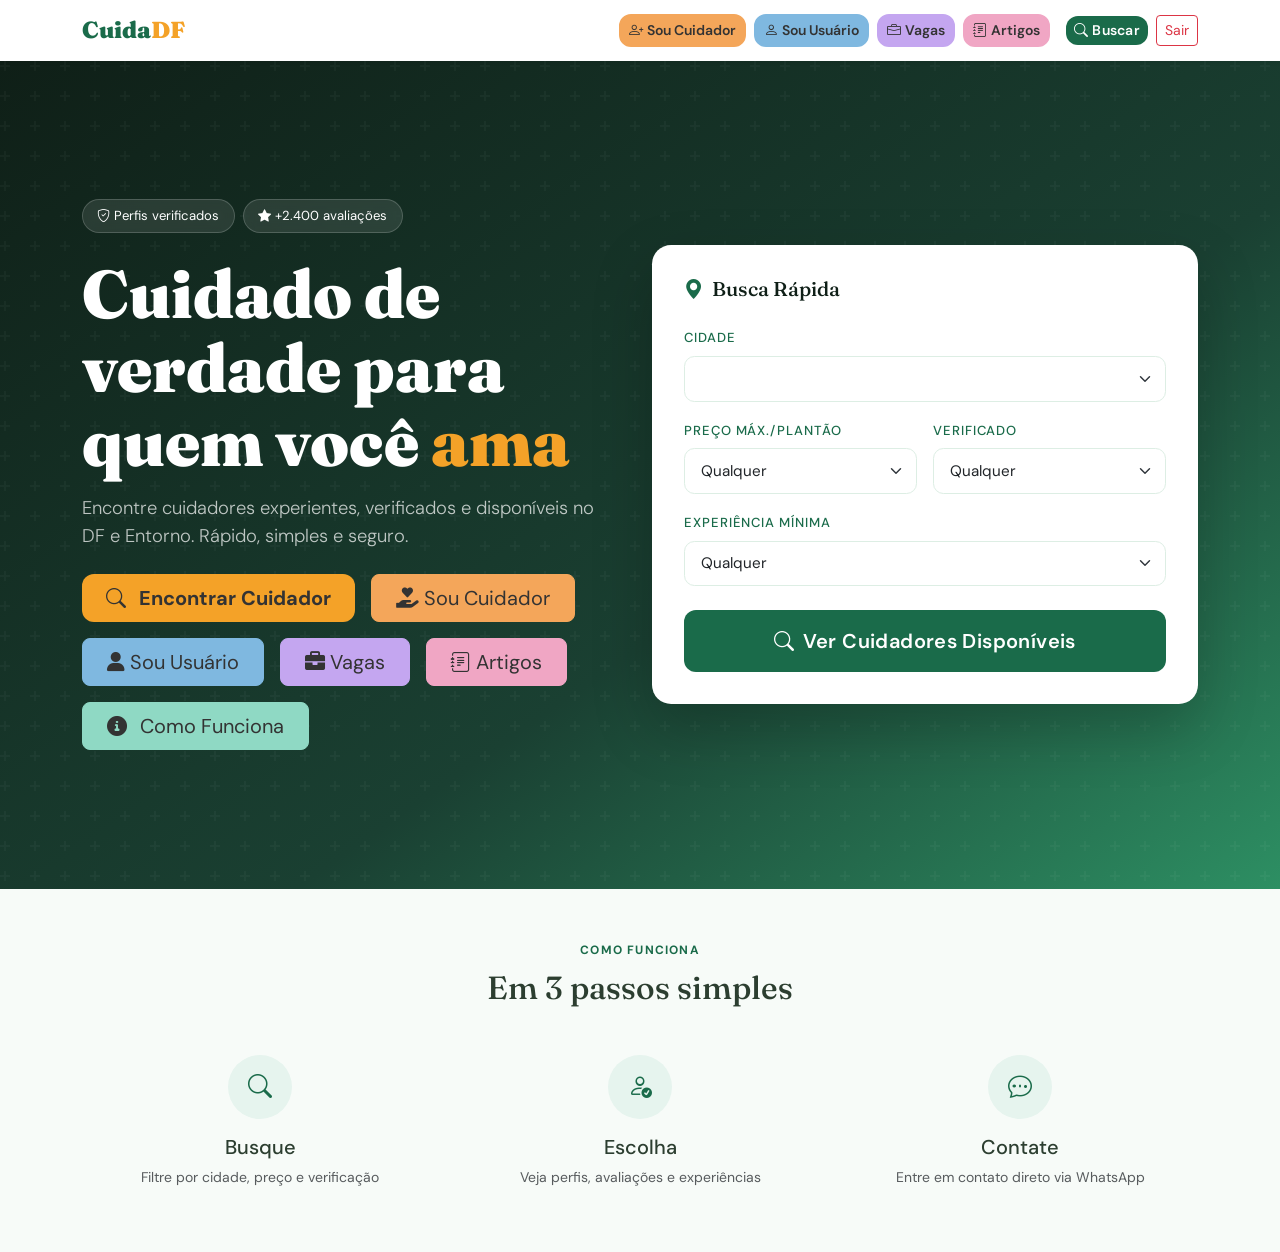
==== index.html @ ca1033e2 "fix: corrigir versão do CSS para evitar problemas de cache" ====
<!DOCTYPE html>
<html lang="pt-BR">

<head>
  <meta charset="UTF-8">
  <meta name="viewport" content="width=device-width, initial-scale=1.0">
  <title>CuidaDF | Encontre Cuidadores de Idosos, pessoas com mobilidade reduzida, pacientes em recuperação e quem precisa de acompanhamento no dia a dia no DF e Entorno</title>
  <meta name="description"
    content="Encontre cuidadores de idosos e acompanhantes no Distrito Federal e entorno. Plataforma CuidaDF conecta famílias a profissionais qualificados de forma rápida e segura.">
  <meta name="keywords"
    content="cuidador de idosos DF, cuidador em Brasília, acompanhante de idosos, pessoas com mobilidade reduzida, pacientes em recuperação e quem precisa de acompanhamento no dia a dia DF, cuidador domiciliar Brasília, cuidador Distrito Federal">
  <meta name="author" content="CuidaDF">
  <meta name="robots" content="index, follow">
  <link rel="canonical" href="https://www.cuidadf.com.br">
  <link rel="icon" type="image/png" href="/img/favicon.png">

  <!-- Open Graph (Facebook / WhatsApp) -->
  <meta property="og:title" content="CuidaDF | Encontre Cuidadores de Idosos no DF">
  <meta property="og:description"
    content="Conectamos famílias a cuidadores profissionais no Distrito Federal e entorno. Encontre o cuidador ideal com rapidez e segurança.">
  <meta property="og:type" content="website">
  <meta property="og:url" content="https://www.cuidadf.com.br">
  <meta property="og:image" content="https://www.cuidadf.com.br/img/og-image.jpg">

  <!-- Twitter -->
  <meta name="twitter:card" content="summary_large_image">
  <meta name="twitter:title" content="CuidaDF | Cuidadores de Idosos no DF">
  <meta name="twitter:description"
    content="Plataforma para encontrar cuidadores de idosos no Distrito Federal e região.">
  <meta name="twitter:image" content="https://www.cuidadf.com.br/img/og-image.jpg">

  <!-- Preconnect para performance -->
  <link rel="preconnect" href="https://fonts.googleapis.com">
  <link rel="preconnect" href="https://fonts.gstatic.com" crossorigin>

  <!-- Fonts -->
  <link
    href="https://fonts.googleapis.com/css2?family=Fraunces:wght@400;600;700;900&family=DM+Sans:wght@300;400;500&display=swap"
    rel="stylesheet">

  <!-- CSS -->
  <link href="https://cdn.jsdelivr.net/npm/bootstrap@5.3.3/dist/css/bootstrap.min.css" rel="stylesheet">
  <link href="https://cdn.jsdelivr.net/npm/bootstrap-icons@1.11.3/font/bootstrap-icons.css" rel="stylesheet">
  <link rel="stylesheet" href="https://cdnjs.cloudflare.com/ajax/libs/font-awesome/6.0.0-beta3/css/all.min.css">
  <link rel="stylesheet" href="css/estilo.css?v3">
  <style>
    .cidade-checklist {
      max-height: 260px;
      overflow-y: auto;
      border: 1px solid #e2e2e2;
      border-radius: .5rem;
      padding: .75rem;
      background: #fff;
    }
    .cidade-checklist .cidade-grupo-label {
      font-size: .72rem;
      font-weight: 700;
      text-transform: uppercase;
      letter-spacing: .03em;
      color: var(--brand);
      margin: .5rem 0 .35rem;
    }
    .cidade-checklist .cidade-grupo-label:first-child { margin-top: 0; }
    .cidade-checklist label.cidade-item {
      display: flex;
      align-items: center;
      gap: .5rem;
      padding: .2rem 0;
      cursor: pointer;
      font-size: .92rem;
    }
    .cidade-checklist .cidade-vazio {
      color: #999;
      font-size: .85rem;
      padding: .5rem 0;
    }
    .cidade-selecionadas .chip-cidade {
      display: inline-flex;
      align-items: center;
      gap: .4rem;
      background: var(--brand-light);
      color: var(--brand);
      border-radius: 2rem;
      padding: .25rem .7rem;
      font-size: .82rem;
      font-weight: 500;
    }
    .cidade-selecionadas .chip-cidade i {
      cursor: pointer;
    }
  </style>
</head>
<!-- Google tag (gtag.js) -->
<script async src="https://www.googletagmanager.com/gtag/js?id=AW-18413520802"></script>
<script>
  window.dataLayer = window.dataLayer || [];
  function gtag(){dataLayer.push(arguments);}
  gtag('js', new Date());

  gtag('config', 'AW-18413520802');
</script>
<body>
  <!-- NAVBAR -->
  <nav class="navbar navbar-light bg-white sticky-top shadow-sm py-2" style="z-index:200">
    <div class="container">
      <a class="navbar-brand" href="javascript:void(0)" id="nav-logo"><span>Cuida<em>DF</em></span></a>
      <div class="d-flex gap-2 align-items-center">
        <button class="btn btn-sm btn-outline-brand d-none d-md-inline-flex" id="nav-cadastro">
          <i class="bi bi-person-plus me-1"></i>Sou Cuidador
        </button>
        <button class="btn btn-sm btn-outline-brand d-none d-md-inline-flex" id="nav-cadastro-usuario">
          <i class="bi bi-person me-1"></i>Sou Usuário
        </button>
        <button class="btn btn-sm btn-outline-brand d-none d-md-inline-flex" id="nav-vagas">
          <i class="bi bi-briefcase me-1"></i>Vagas
        </button>
        <a href="artigos.html" class="btn btn-sm btn-outline-brand d-none d-md-inline-flex" id="nav-artigos">
          <i class="bi bi-journal-text me-1"></i>Artigos
        </a>
        <div id="auth-area"></div>
        <button class="btn btn-sm btn-brand" id="nav-buscar">
          <i class="bi bi-search me-1"></i>Buscar
        </button>
        <!-- <button id="login-button" class="btn btn-sm btn-outline-brand d-none d-md-inline-flex">
        <i class="bi bi-box-arrow-in-right me-1"></i>Entrar
      </button> -->
        <div id="user-info" style="display:none;" class="d-flex align-items-center gap-2">
          <span id="user-role" class="badge bg-light text-dark"></span>
          <button id="logout-button" class="btn btn-sm btn-outline-danger">Sair</button>
        </div>
      </div>
    </div>
  </nav>

  <!-- MODAL LOGIN -->
  <div id="loginModal" class="login-modal">
    <div class="modal-content">
      <!-- <h4 class="mb-3">Acesse sua conta</h4>
    <input type="email" id="login-email" class="form-control mb-2" placeholder="E-mail">
    <input type="password" id="login-password" class="form-control mb-2" placeholder="Senha">
    <button id="btn-login" class="btn btn-brand w-100 mb-2">Entrar</button>
    <button id="btn-signup" class="btn btn-outline-brand w-100 mb-3">Criar conta</button>
    <div class="text-center text-muted mb-2">ou</div> -->
      <button id="google-login" class="btn google-btn w-100 d-flex align-items-center justify-content-center gap-2">
        <i class="bi bi-google fs-5"></i> Entrar com Google
      </button>
      <button id="close-modal" class="btn btn-link mt-3 w-100">Fechar</button>
    </div>
  </div>

  <!-- MODAL AVALIAÇÃO -->
  <div id="avaliacaoModal" class="login-modal">
    <div class="modal-content">
      <h4 class="mb-3">Avaliar Cuidador</h4>
      <div class="text-center mb-3">
        <div class="rating-input" id="rating-stars">
          <i class="bi bi-star" data-value="5"></i>
          <i class="bi bi-star" data-value="4"></i>
          <i class="bi bi-star" data-value="3"></i>
          <i class="bi bi-star" data-value="2"></i>
          <i class="bi bi-star" data-value="1"></i>
        </div>
        <input type="hidden" id="avaliacao-nota" value="0">
      </div>
      <textarea id="avaliacao-comentario" class="form-control mb-3" rows="3"
        placeholder="Escreva sua experiência..."></textarea>
      <button id="btn-enviar-avaliacao" class="btn btn-brand w-100 mb-2">Enviar Avaliação</button>
      <button id="close-avaliacao-modal" class="btn btn-outline-brand w-100">Cancelar</button>
    </div>
  </div>

  <!-- MODAL VAGA COMPLETA -->
  <div id="vagaModal" class="login-modal">
    <div class="modal-content text-start">
      <div class="vaga-modal-body">
        <h4 class="mb-1" id="vaga-modal-titulo"></h4>
        <div class="small text-muted mb-1" id="vaga-modal-empresa"></div>
        <div class="small text-muted mb-1"><i class="bi bi-geo-alt me-1"></i><span id="vaga-modal-cidade"></span></div>
        <div class="small text-muted mb-3" id="vaga-modal-detalhes"></div>
        <p class="mb-3" id="vaga-modal-descricao" style="white-space:pre-line"></p>
        <div id="vaga-modal-requisitos-wrap" class="mb-3">
          <strong class="small">Requisitos:</strong>
          <p class="small text-muted mb-0" id="vaga-modal-requisitos"></p>
        </div>
      </div>
      <div class="vaga-modal-footer">
        <button class="btn btn-brand w-100 mb-2" id="vaga-modal-candidatar">Candidatar-se</button>
        <button id="vaga-modal-compartilhar" class="btn btn-outline-brand w-100 mb-2" type="button">
          <i class="bi bi-share me-1"></i>Compartilhar vaga
        </button>
        <button id="close-vaga-modal" class="btn btn-outline-brand w-100">Fechar</button>
      </div>
    </div>
  </div>

  <!-- HOME -->
  <div id="screen-home" class="screen active">
    <div class="hero-wrap">
      <div class="container position-relative" style="z-index:2">
        <div class="row align-items-center gy-5">
          <div class="col-lg-6">
            <div class="d-flex flex-wrap gap-2 mb-4">
              <span class="badge-trust"><i class="bi bi-shield-check me-1"></i>Perfis verificados</span>
              <span class="badge-trust"><i class="bi bi-star-fill me-1"></i>+2.400 avaliações</span>
            </div>
            <h1 class="hero-title mb-3">Cuidado de<br>verdade para<br>quem você <em>ama</em></h1>
            <p class="hero-sub mb-4 pe-lg-4">Encontre cuidadores experientes, verificados e disponíveis no DF e Entorno.
              Rápido, simples e seguro.</p>
            <div class="d-flex flex-wrap gap-3">
              <button class="btn btn-accent btn-lg px-4" id="hero-buscar">
                <i class="bi bi-search me-2"></i>
                Encontrar Cuidador
              </button>
              <button class="btn btn-outline-light btn-lg px-4" id="hero-cadastro">
                <i class="fas fa-hand-holding-heart"></i>
                Sou Cuidador</button>
              <button class="btn btn-outline-light btn-lg px-4" id="hero-cadastro-usuario">
                <i class="fas fa-user"></i>
                Sou Usuário</button>
              <button class="btn btn-outline-light btn-lg px-4" id="hero-vagas">
                <i class="fas fa-briefcase"></i>
                Vagas</button>
              <a href="artigos.html" class="btn btn-outline-light btn-lg px-4" id="hero-artigos">
                <i class="bi bi-journal-text"></i>
                Artigos</a>
              <button class="btn btn-outline-light btn-lg px-4" id="hero-como-funciona">
                <i class="fas fa-circle-info me-2"></i>
                Como Funciona
              </button>
            </div>
          </div>
          <div class="col-lg-6">
            <div class="search-box">
              <h5 class="font-display mb-4" style="color:var(--dark)"><i class="bi bi-geo-alt-fill me-2"
                  style="color:var(--brand)"></i>Busca Rápida</h5>
              <div class="mb-3">
                <label class="form-label">Cidade</label>
                <select class="form-select" id="input-cidade"></select>
              </div>
              <div class="row g-3 mb-3">
                <div class="col-6">
                  <label class="form-label">Preço máx./plantão</label>
                  <select class="form-select" id="input-preco">
                    <option value="">Qualquer</option>
                    <option>Até R$ 80</option>
                    <option>Até R$ 100</option>
                    <option>Até R$ 150</option>
                    <option>Acima de R$ 150</option>
                  </select>
                </div>
                <div class="col-6">
                  <label class="form-label">Verificado</label>
                  <select class="form-select" id="input-disp">
                    <option value="">Qualquer</option>
                    <option value="Sim">Sim</option>
                    <option value="Não">Não</option>
                  </select>
                </div>
              </div>
              <div class="mb-4">
                <label class="form-label">Experiência mínima</label>
                <select class="form-select" id="input-exp">
                  <option value="">Qualquer</option>
                  <option>1+ ano</option>
                  <option>3+ anos</option>
                  <option>5+ anos</option>
                </select>
              </div>
              <button class="btn btn-brand w-100 py-3 fs-5" id="btn-buscar-home">
                <i class="bi bi-search me-2"></i>Ver Cuidadores Disponíveis
              </button>
            </div>
          </div>
        </div>
      </div>
    </div>
    <div class="container py-5">
      <div class="text-center mb-5">
        <span class="section-label">Como funciona</span>
        <h2 class="mt-2">Em 3 passos simples</h2>
      </div>
      <div class="row g-4 text-center">
        <div class="col-md-4">
          <div class="rounded-circle d-inline-flex align-items-center justify-content-center mb-3"
            style="width:64px;height:64px;background:var(--brand-light)">
            <i class="bi bi-search fs-4" style="color:var(--brand)"></i>
          </div>
          <h5>Busque</h5>
          <p class="text-muted small">Filtre por cidade, preço e verificação</p>
        </div>
        <div class="col-md-4">
          <div class="rounded-circle d-inline-flex align-items-center justify-content-center mb-3"
            style="width:64px;height:64px;background:var(--brand-light)">
            <i class="bi bi-person-check fs-4" style="color:var(--brand)"></i>
          </div>
          <h5>Escolha</h5>
          <p class="text-muted small">Veja perfis, avaliações e experiências</p>
        </div>
        <div class="col-md-4">
          <div class="rounded-circle d-inline-flex align-items-center justify-content-center mb-3"
            style="width:64px;height:64px;background:var(--brand-light)">
            <i class="bi bi-chat-dots fs-4" style="color:var(--brand)"></i>
          </div>
          <h5>Contate</h5>
          <p class="text-muted small">Entre em contato direto via WhatsApp</p>
        </div>
      </div>
    </div>
  </div>

  <div id="screen-como-funciona" class="screen">
    <button class="btn btn-sm btn-outline-brand m-3" id="func-voltar"><i class="bi bi-arrow-left me-1"></i>Voltar</button>
    <div class="text-center mb-2">
      <h2 class="mt-2">Como funciona</h2>
      <p class="text-muted mx-auto" style="max-width: 600px;">Você encontra o profissional certo. O cuidador encontra novas oportunidades. Tudo em poucos passos.</p>
    </div>
    <div class="row g-5">
      <div class="col-lg-6">
        <div class="card border-0 shadow-sm rounded-4 h-100 p-4">
          <div class="d-flex align-items-center gap-3 mb-4">
            <div class="rounded-circle d-flex align-items-center justify-content-center" style="width: 56px; height: 56px; background: var(--brand-light);">
              <i class="bi bi-house-heart fs-3" style="color: var(--brand);"></i>
            </div>
            <h4 class="mb-0 font-display">Para quem precisa de um cuidador</h4>
          </div>
          <div class="timeline-steps">
            <div class="step-item mb-4">
              <div class="d-flex gap-3">
                <span class="step-number">1</span>
                <div>
                  <strong class="fs-5">Acesse a nossa Ferramenta</strong>
                  <p class="text-muted small mb-0">
                    Você poderá acessar a nossa ferramenta de busca através do link 
                    <a href="https://cuidadf.com.br">
                      CuidaDF.com.br
                    </a>
                  </p>
                </div>
              </div>
            </div>
            <div class="step-item mb-4">
              <div class="d-flex gap-3">
                <span class="step-number">2</span>
                <div>
                  <strong class="fs-5">Buscar perfis compatíveis</strong>
                  <p class="text-muted small mb-0">
                    Cuidadores da sua região, com avaliações reais e valores alinhados ao seu orçamento.
                  </p>
                </div>
              </div>
            </div>
            <div class="step-item mb-4">
              <div class="d-flex gap-3">
                <span class="step-number">3</span>
                <div>
                  <strong class="fs-5">Converse e escolha</strong>
                  <p class="text-muted small mb-0">Envie uma mensagem, aguarde o retorno do cuidador, tire dúvidas e decida com segurança.</p>
                </div>
              </div>
            </div>
            <div class="step-item">
              <div class="d-flex gap-3">
                <span class="step-number">4</span>
                <div>
                  <strong class="fs-5">Contrate e acompanhe</strong>
                  <p class="text-muted small mb-0">Combine diretamente com o profissional. A plataforma oferece essa ponte, para que o contato seja rápido e transparente.</p>
                </div>
              </div>
            </div>
          </div>
          <button class="btn mt-3 align-self-start btn-accent" id="func-buscar">🔍 Encontrar cuidador</button>
        </div>
      </div>
  
      <div class="col-lg-6">
        <div class="card border-0 shadow-sm rounded-4 h-100 p-4">
          <div class="d-flex align-items-center gap-3 mb-4">
            <div class="rounded-circle d-flex align-items-center justify-content-center" style="width: 56px; height: 56px; background: var(--brand-light);">
              <i class="bi bi-person-badge fs-3" style="color: var(--brand);"></i>
            </div>
            <h4 class="mb-0 font-display">Para quem quer ser cuidador</h4>
          </div>
          <div class="timeline-steps">
            <div class="step-item mb-4">
              <div class="d-flex gap-3">
                <span class="step-number">1</span>
                <div>
                  <strong class="fs-5">Cadastre-se gratuitamente</strong>
                  <p class="text-muted small mb-0">Crie seu perfil em menos de 3 minutos: foto, experiência, serviços e preço.</p>
                </div>
              </div>
            </div>
            <div class="step-item mb-4">
              <div class="d-flex gap-3">
                <span class="step-number">2</span>
                <div>
                  <strong class="fs-5">Valide sua identidade (opcional)</strong>
                  <p class="text-muted small mb-0">Perfis verificados recebem até 3x mais contatos – em breve disponível.</p>
                </div>
              </div>
            </div>
            <div class="step-item mb-4">
              <div class="d-flex gap-3">
                <span class="step-number">3</span>
                <div>
                  <strong class="fs-5">Receba solicitações</strong>
                  <p class="text-muted small mb-0">Famílias da sua região entram em contato direto pelo WhatsApp.</p>
                </div>
              </div>
            </div>
            <div class="step-item">
              <div class="d-flex gap-3">
                <span class="step-number">4</span>
                <div>
                  <strong class="fs-5">Negocie e atenda</strong>
                  <p class="text-muted small mb-0">Você define seus horários, valores e aceita apenas os combinados que fizerem sentido.</p>
                </div>
              </div>
            </div>
          </div>
          <button class="btn btn-brand mt-3 align-self-start" id="func-cadastro">📝 Quero ser cuidador</button>
        </div>
      </div>
    </div>
    <div class="row mt-5 pt-3 text-center">
      <div class="col-12">
        <div class="d-flex flex-wrap justify-content-center gap-4">
          <span><i class="bi bi-shield-check text-success me-1"></i> Perfis com identidade verificada</span>
          <span><i class="bi bi-star-fill text-warning me-1"></i> Avaliações reais de clientes</span>
          <span><i class="bi bi-whatsapp text-success me-1"></i> Contato direto e seguro</span>
        </div>
      </div>
    </div>
  </div>

  <!-- LISTA -->
  <div id="screen-lista" class="screen">
    <div class="filters-bar py-2">
      <div class="container d-flex flex-wrap gap-2 align-items-center">
        <span class="text-muted small me-2"><i class="bi bi-funnel me-1"></i>Filtros:</span>
        <select id="f-cidade" class="form-select form-select-sm" style="width:auto"></select>
        <select id="f-preco" class="form-select form-select-sm" style="width:auto">
          <option value="">Qualquer preço</option>
          <option>Até R$ 80</option>
          <option>Até R$ 100</option>
          <option>Até R$ 150</option>
          <option>Acima de R$ 150</option>
        </select>
        <select id="f-disp" class="form-select form-select-sm" style="width:auto">
          <option value="">Verificado: todos</option>
          <option value="Sim">Verificados</option>
          <option value="Não">Não verificados</option>
        </select>
        <select id="f-exp" class="form-select form-select-sm" style="width:auto">
          <option value="">Experiência</option>
          <option>1+ ano</option>
          <option>3+ anos</option>
          <option>5+ anos</option>
        </select>
        <span id="lista-contador" class="ms-auto text-muted small">—</span>
      </div>
    </div>
    <div class="container py-4">
      <button class="btn btn-sm btn-outline-brand mb-3" id="lista-voltar"><i
          class="bi bi-arrow-left me-1"></i>Voltar</button>
      <h4 class="font-display mb-4">Cuidadores em <span id="lista-cidade-titulo" style="color:var(--brand)">sua
          região</span></h4>
      <!-- <p class="text-muted small mb-4">Ordenado por: melhor avaliação</p> -->
      <div class="row g-4" id="lista-cards"></div>
    </div>
  </div>

  <!-- PERFIL -->
  <div id="screen-perfil" class="screen">
    <div class="profile-hero py-5">
      <div class="container">
        <button class="btn btn-sm btn-outline-light mb-4" id="perfil-voltar"><i
            class="bi bi-arrow-left me-1"></i>Voltar</button>
        <div class="row align-items-center gy-4">
          <div class="col-auto"><img id="p-foto" src="https://i.pravatar.cc/240" class="profile-avatar" alt="Avatar" />
          </div>
          <div class="col">
            <div class="d-flex flex-wrap gap-2 mb-2"><span id="p-verificado" class="badge-verificado"><i
                  class="bi bi-patch-check-fill me-1"></i>Perfil Verificado</span><span id="p-disponivel"
                class="badge-disponivel"><i class="bi bi-circle-fill me-1" style="font-size:.6rem"></i>Disponível
                agora</span></div>
            <h1 id="p-nome" class="profile-name mb-1">—</h1>
            <p id="p-local" class="profile-sub mb-2"></p>
            <div class="d-flex align-items-center gap-3">
              <div id="p-avaliacao" class="stars"></div><span id="p-reviews" class="text-white-50 small"></span>
            </div>
          </div>
          <div class="col-md-auto text-center">
            <div id="p-preco" class="profile-price"></div>
            <div id="p-preco-dia" class="text-white-50 small"></div>
          </div>
        </div>
      </div>
    </div>
    <div class="container py-4" style="padding-bottom:100px!important">
      <div class="row g-4">
        <div class="col-lg-8">
          <div class="mb-4"><span class="section-label">Sobre mim</span>
            <p id="p-area-intro" class="mt-2 mb-1 text-muted small"></p>
            <p id="p-sobre" class="mt-1" style="text-align: justify; white-space: pre-line;"></p>
          </div>
          <div class="divider mb-4"></div>
          <div class="mb-4"><span class="section-label">Serviços oferecidos</span>
            <div id="p-servicos" class="mt-3 d-flex flex-wrap gap-2"></div>
          </div>
          <div class="divider mb-4"></div>
          <div class="mb-4"><span class="section-label">Área de atuação</span>
            <div id="p-area-atuacao" class="mt-3 d-flex flex-wrap gap-2"></div>
          </div>
          <div class="divider mb-4"></div>
          <div class="mb-5"><span class="section-label">Avaliações dos clientes</span>
            <div id="p-avaliacoes" class="mt-3 d-flex flex-column gap-3"></div>
          </div>
          <div class="text-center mb-4">
            <button id="btn-avaliar-cuidador" class="btn-avaliar"><i class="bi bi-star me-2"></i>Avaliar Este
              Cuidador</button>
          </div>
        </div>
        <div class="col-lg-4 d-none d-lg-block">
          <div class="card border-0 shadow-sm rounded-4 p-4 position-sticky" style="top:80px">
            <div class="text-center mb-3">
              <div id="p-preco-sidebar" class="profile-price" style="font-size:2rem"></div>
              <div id="p-preco-dia2" class="text-muted small"></div>
            </div>
            <button class="btn btn-whatsapp w-100 mb-3 py-3" id="perfil-contato-desktop"><i
                class="bi bi-whatsapp me-2 fs-5"></i>Entrar em Contato</button>
            <hr class="my-3" />
            <ul class="list-unstyled small text-muted mb-0">
              <li class="mb-2"><i class="bi bi-clock me-2 text-success"></i>Responde em menos de 1h</li>
              <li class="mb-2"><i class="bi bi-patch-check-fill me-2 text-success"></i>Identidade verificada</li>
              <li><i class="bi bi-shield-check me-2 text-success"></i>Perfil seguro CuidaDF</li>
            </ul>
          </div>
        </div>
      </div>
    </div>
    <div class="sticky-cta d-lg-none">
      <div class="d-flex align-items-center gap-3">
        <div id="p-preco-cta" class="fw-700" style="color:var(--brand);font-family:'Fraunces',serif;font-size:1.4rem">
        </div><button class="btn btn-whatsapp flex-grow-1 py-2" id="perfil-contato-mobile"><i
            class="bi bi-whatsapp me-2"></i>Entrar em Contato</button>
      </div>
    </div>
  </div>

  <!-- CADASTRO CUIDADOR -->
  <div id="screen-cadastro" class="screen">
    <div class="container py-5">
      <div class="cadastro-wrap">
        <button class="btn btn-sm btn-outline-brand mb-4" id="cadastro-voltar"><i
            class="bi bi-arrow-left me-1"></i>Voltar</button><br>
        <span class="step-pill">Cadastro Gratuito</span>
        <h2 class="font-display mt-2 mb-1">Ofereça seus serviços</h2>
        <p class="text-muted mb-5">Cadastre seu perfil em menos de 3 minutos.</p>
        <div class="mb-4"><label class="form-label fw-600">Sua foto</label><input type="file" id="cad-foto-input"
            accept="image/*" style="display:none" />
          <div class="upload-area" id="upload-area"><img id="foto-preview" src="" alt=""
              style="display:none;width:90px;height:90px;border-radius:50%;object-fit:cover;border:3px solid var(--brand-light);margin-bottom:.75rem" /><i
              class="bi bi-camera fs-2 mb-2" id="upload-icon" style="color:var(--brand)"></i>
            <div class="fw-500" id="upload-label">Clique para enviar sua foto</div>
            <div class="text-muted small mt-1" id="upload-sub">JPG ou PNG · máx. 500 KB</div>
          </div>
        </div>
        <div class="row g-3 mb-3">
          <div class="col-md-6"><label class="form-label fw-500">Nome</label><input type="text" id="cad-nome"
              class="form-control" placeholder="Seu nome" required /></div>
          <div class="col-md-6"><label class="form-label fw-500">Sobrenome</label><input type="text" id="cad-sobrenome"
              class="form-control" placeholder="Seu sobrenome" required /></div>
          <div class="col-12">
            <label class="form-label fw-500">Área de atuação <span class="text-muted small">(selecione uma ou mais cidades)</span></label>
            <input type="text" id="cad-cidade-filtro" class="form-control form-control-sm mb-2" placeholder="Buscar cidade...">
            <div id="cad-cidade-check" class="cidade-checklist"></div>
            <div id="cad-cidade-selecionadas" class="cidade-selecionadas d-flex flex-wrap gap-2 mt-2"></div>
          </div>
          <div class="col-md-6"><label class="form-label fw-500">WhatsApp</label><input type="tel" id="cad-whatsapp"
              onkeyup="formatarCelular(this)" value="" oninput="this.value = this.value.replace(/[^0-9]/g, '');"
              class="form-control" placeholder="(61) 9 9999-9999" /></div>
          <div class="col-md-6"><label class="form-label fw-500">Valor por plantão (R$)</label><input type="number"
              id="cad-preco" class="form-control" placeholder="Ex: 120" /></div>
          <div class="col-md-6"><label class="form-label fw-500">Experiência</label><select id="cad-exp"
              class="form-select">
              <option>Menos de 1 ano</option>
              <option>1 a 2 anos</option>
              <option>3 a 5 anos</option>
              <option>Mais de 5 anos</option>
            </select></div>
          <div class="col-12"><label class="form-label fw-500">Serviços oferecidos</label>
            <div class="d-flex flex-wrap gap-2 mt-1" id="servicos-check"><label
                class="d-flex align-items-center gap-2 service-chip" style="cursor:pointer"><input type="checkbox"
                  class="form-check-input m-0"> Acomp. de idosos</label><label
                class="d-flex align-items-center gap-2 service-chip" style="cursor:pointer"><input type="checkbox"
                  class="form-check-input m-0"> Cuidados domiciliares</label><label
                class="d-flex align-items-center gap-2 service-chip" style="cursor:pointer"><input type="checkbox"
                  class="form-check-input m-0"> Pernoite</label><label
                class="d-flex align-items-center gap-2 service-chip" style="cursor:pointer"><input type="checkbox"
                  class="form-check-input m-0"> Pós-operatório</label><label
                class="d-flex align-items-center gap-2 service-chip" style="cursor:pointer"><input type="checkbox"
                  class="form-check-input m-0"> Mobilidade reduzida</label><label
                class="d-flex align-items-center gap-2 service-chip" style="cursor:pointer"><input type="checkbox"
                  class="form-check-input m-0"> Acomp. em consultas</label></div>
          </div>
          <div class="col-12"><label class="form-label fw-500">Sobre você</label><textarea id="cad-sobre"
              class="form-control" rows="4" placeholder="Conte sua experiência e diferenciais..."></textarea></div>
        </div>
        <div class="upsell-box p-4 mb-4">
          <div class="d-flex align-items-start gap-3"><span style="font-size:1.8rem">🏅</span>
            <div>
              <div class="fw-700 mb-1">Perfil Verificado <span class="badge text-bg-warning ms-1">Em breve</span></div>
              <p class="small text-muted mb-2">Perfis verificados recebem <strong>3x mais contatos</strong>.</p>
              <div class="form-check"><input class="form-check-input" type="checkbox"
                  id="cad-quero-verificacao" /><label class="form-check-label small fw-500"
                  for="cad-quero-verificacao">Quero me verificar quando disponível</label></div>
            </div>
          </div>
        </div>
        <button id="btn-cadastrar" class="btn btn-brand btn-lg w-100 py-3"><i
            class="bi bi-check2-circle me-2"></i>Publicar meu perfil gratuitamente</button>
            <p class="text-center text-muted small mt-3">
              Ao cadastrar, você concorda com os 
              <a href="#" id="abrir-termos" style="color:var(--brand)">
                Termos de Uso
              </a>
            </p>
      </div>
    </div>
  </div>

  <!-- EDIÇÃO DE PERFIL CUIDADOR -->
  <div id="screen-editar" class="screen">
    <div class="container py-5">
      <div class="editar-wrap">
        <button class="btn btn-sm btn-outline-brand mb-4" id="editar-voltar"><i
            class="bi bi-arrow-left me-1"></i>Voltar</button><br>
        <span class="step-pill">Editar Perfil</span>
        <h2 class="font-display mt-2 mb-1">Atualize seus dados</h2>
        <p class="text-muted mb-5">Mantenha suas informações sempre atualizadas.</p>
        <div class="upsell-box p-4 mb-4">
          <label class="form-label fw-600 mb-2">Seu link direto de perfil</label>
          <div class="input-group">
            <input type="text" id="edit-link-perfil" class="form-control" readonly />
            <button type="button" id="btn-copiar-link-perfil" class="btn btn-outline-brand">
              <i class="bi bi-clipboard"></i> Copiar
            </button>
            <a href="javascript:void(0)" id="btn-acessar-link-perfil" class="btn btn-brand" target="_self">
              <i class="bi bi-arrow-right-circle"></i> Acessar
            </a>
          </div>
          <p class="small text-muted mb-0 mt-2">Compartilhe este link com quem quiser: ele leva direto ao seu perfil.</p>
        </div>
        <div class="mb-4"><label class="form-label fw-600">Sua foto</label><input type="file" id="edit-foto-input"
            accept="image/*" style="display:none" />
          <div class="upload-area" id="edit-upload-area"><img id="edit-foto-preview" src="" alt=""
              style="display:none;width:90px;height:90px;border-radius:50%;object-fit:cover;border:3px solid var(--brand-light);margin-bottom:.75rem" /><i
              class="bi bi-camera fs-2 mb-2" id="edit-upload-icon" style="color:var(--brand)"></i>
            <div class="fw-500" id="edit-upload-label">Clique para alterar a foto</div>
            <div class="text-muted small mt-1" id="edit-upload-sub">JPG ou PNG · máx. 500 KB</div>
          </div>
        </div>
        <div class="row g-3 mb-3">
          <div class="col-md-6"><label class="form-label fw-500">Nome</label><input type="text" id="edit-nome"
              class="form-control" readonly /></div>
          <div class="col-md-6"><label class="form-label fw-500">Sobrenome</label><input type="text" id="edit-sobrenome"
              class="form-control" readonly /></div>
          <div class="col-12">
            <label class="form-label fw-500">Área de atuação <span class="text-muted small">(selecione uma ou mais cidades)</span></label>
            <input type="text" id="edit-cidade-filtro" class="form-control form-control-sm mb-2" placeholder="Buscar cidade...">
            <div id="edit-cidade-check" class="cidade-checklist"></div>
            <div id="edit-cidade-selecionadas" class="cidade-selecionadas d-flex flex-wrap gap-2 mt-2"></div>
          </div>
          <div class="col-md-6"><label class="form-label fw-500">WhatsApp</label><input type="tel" id="edit-whatsapp"
              oninput="this.value = this.value.replace(/[^0-9]/g, '');" class="form-control" /></div>
          <div class="col-md-6"><label class="form-label fw-500">Valor por plantão (R$)</label><input type="number"
              id="edit-preco" class="form-control" /></div>
          <div class="col-md-6"><label class="form-label fw-500">Experiência</label><select id="edit-exp"
              class="form-select">
              <option>Menos de 1 ano</option>
              <option>1 a 2 anos</option>
              <option>3 a 5 anos</option>
              <option>Mais de 5 anos</option>
            </select></div>
          <div class="col-12"><label class="form-label fw-500">Serviços oferecidos</label>
            <div class="d-flex flex-wrap gap-2 mt-1" id="edit-servicos-check"><label
                class="d-flex align-items-center gap-2 service-chip" style="cursor:pointer"><input type="checkbox"
                  class="form-check-input m-0"> Acomp. de idosos</label><label
                class="d-flex align-items-center gap-2 service-chip" style="cursor:pointer"><input type="checkbox"
                  class="form-check-input m-0"> Cuidados domiciliares</label><label
                class="d-flex align-items-center gap-2 service-chip" style="cursor:pointer"><input type="checkbox"
                  class="form-check-input m-0"> Pernoite</label><label
                class="d-flex align-items-center gap-2 service-chip" style="cursor:pointer"><input type="checkbox"
                  class="form-check-input m-0"> Pós-operatório</label><label
                class="d-flex align-items-center gap-2 service-chip" style="cursor:pointer"><input type="checkbox"
                  class="form-check-input m-0"> Mobilidade reduzida</label><label
                class="d-flex align-items-center gap-2 service-chip" style="cursor:pointer"><input type="checkbox"
                  class="form-check-input m-0"> Acomp. em consultas</label></div>
          </div>
          <div class="col-12"><label class="form-label fw-500">Sobre você</label><textarea id="edit-sobre"
              class="form-control" rows="4"></textarea></div>
        </div>
        <div class="upsell-box p-4 mb-4">
          <div class="d-flex align-items-start gap-3"><span style="font-size:1.8rem">🏅</span>
            <div>
              <div class="fw-700 mb-1">Perfil Verificado <span class="badge text-bg-warning ms-1">Em breve</span></div>
              <p class="small text-muted mb-2">Perfis verificados recebem <strong>3x mais contatos</strong>.</p>
              <div class="form-check"><input class="form-check-input" type="checkbox"
                  id="edit-quero-verificacao" /><label class="form-check-label small fw-500"
                  for="edit-quero-verificacao">Quero me verificar quando disponível</label></div>
            </div>
          </div>
        </div>
        <button id="btn-atualizar" class="btn btn-brand btn-lg w-100 py-3"><i class="bi bi-save me-2"></i>Atualizar
          Perfil</button>
        <!-- <button id="btn-remover-perfil" class="btn btn-danger btn-lg w-100 py-3 mt-4"><i class="bi bi-save me-2"></i>Remover
          Perfil</button> -->
      </div>
    </div>
  </div>

  <!-- CADASTRO USUÁRIO -->
  <div id="screen-cadastro-usuario" class="screen">
    <div class="container py-5">
      <div class="cadastro-wrap">
        <button class="btn btn-sm btn-outline-brand mb-4" id="cadastro-usuario-voltar"><i
            class="bi bi-arrow-left me-1"></i>Voltar</button><br>
        <span class="step-pill">Cadastro de Usuário</span>
        <h2 class="font-display mt-2 mb-1">Avalie cuidadores</h2>
        <p class="text-muted mb-5">Crie sua conta para avaliar e acompanhar profissionais.</p>
        <div class="mb-4"><label class="form-label fw-600">Sua foto</label><input type="file" id="user-foto-input"
            accept="image/*" style="display:none" />
          <div class="upload-area" id="user-upload-area"><img id="user-foto-preview" src="" alt=""
              style="display:none;width:90px;height:90px;border-radius:50%;object-fit:cover;border:3px solid var(--brand-light);margin-bottom:.75rem" /><i
              class="bi bi-camera fs-2 mb-2" id="user-upload-icon" style="color:var(--brand)"></i>
            <div class="fw-500" id="user-upload-label">Clique para enviar sua foto</div>
            <div class="text-muted small mt-1" id="user-upload-sub">JPG ou PNG · máx. 500 KB</div>
          </div>
        </div>
        <div class="row g-3 mb-3">
          <div class="col-12"><label class="form-label fw-500">Nome completo</label><input type="text" id="user-nome"
              class="form-control" placeholder="Seu nome e sobrenome" /></div>
          <div class="col-md-6"><label class="form-label fw-500">Cidade</label><select id="user-cidade"
              class="form-select">
              <option value="">Selecione</option>
              <option>DF - Asa Norte</option>
              <option>DF - Asa Sul</option>
              <option>DF - Água Quente</option>
              <option>DF - Arapoanga</option>
              <option>DF - Águas Claras</option>
              <option>DF - Arniqueira</option>
              <option>DF - Brazlândia</option>
              <option>DF - Candangolândia</option>
              <option>DF - Ceilândia</option>
              <option>DF - Cruzeiro</option>
              <option>DF - Fercal</option>
              <option>DF - Gama</option>
              <option>DF - Guará</option>
              <option>DF - Itapoã</option>
              <option>DF - Jardim Botânico</option>
              <option>DF - Lago Norte</option>
              <option>DF - Lago Sul</option>
              <option>DF - Núcleo Bandeirante</option>
              <option>DF - Paranoá</option>
              <option>DF - Park Way</option>
              <option>DF - Planaltina</option>
              <option>DF - Plano Piloto</option>
              <option>DF - Recanto das Emas</option>
              <option>DF - Riacho Fundo</option>
              <option>DF - Riacho Fundo II</option>
              <option>DF - Samambaia</option>
              <option>DF - Santa Maria</option>
              <option>DF - São Sebastião</option>
              <option>DF - SCIA/Estrutural</option>
              <option>DF - SIA</option>
              <option>DF - Sobradinho</option>
              <option>DF - Sobradinho II</option>
              <option>DF - Sol Nascente</option>
              <option>DF - Sudoeste/Octogonal</option>
              <option>DF - Taguatinga</option>
              <option>DF - Varjão</option>
              <option>DF - Vicente Pires</option>
              <option>GO - Planaltina</option>
            </select></div>
          <div class="col-md-6"><label class="form-label fw-500">WhatsApp</label><input type="tel" id="user-whatsapp"
              onkeyup="formatarCelular(this)" value="" oninput="this.value = this.value.replace(/[^0-9]/g, '');"
              class="form-control" placeholder="(61) 9 9999-9999" /></div>
        </div>
        <button id="btn-cadastrar-usuario" class="btn btn-brand btn-lg w-100 py-3"><i
            class="bi bi-check2-circle me-2"></i>Criar minha conta</button>
            <p class="text-center text-muted small mt-3">
              Ao cadastrar, você concorda com os 
              <a href="#" id="abrir-termos" style="color:var(--brand)">
                Termos de Uso
              </a>
            </p>
      </div>
    </div>
  </div>

  <!-- VAGAS -->
  <div id="screen-vagas" class="screen">
    <div class="container py-4">
      <button class="btn btn-sm btn-outline-brand mb-3" id="vagas-voltar"><i
          class="bi bi-arrow-left me-1"></i>Voltar</button>
      <h4 class="font-display mb-1">Vagas de emprego</h4>
      <p class="text-muted small mb-4">Oportunidades para cuidadores cadastradas pela equipe do CuidaDF.</p>
      <div class="row g-4" id="vagas-cards"></div>
    </div>
  </div>

  <!-- WHATSAPP -->
  <div id="screen-whatsapp" class="screen">
    <div class="wa-screen">
      <div class="wa-bubble">
        <div class="wa-icon mb-3"><i class="bi bi-whatsapp"></i></div>
        <h3 id="wa-nome" class="font-display mb-2">—</h3>
        <p class="text-muted mb-1"><img id="wa-foto" src=""
            style="width:40px;height:40px;border-radius:50%;object-fit:cover;margin-right:.5rem" alt="" /><span
            id="wa-info"></span></p>
        <div class="d-flex justify-content-center gap-3 my-3 small text-muted"><span id="wa-avaliacao"></span><span><i
              class="bi bi-clock me-1 text-success"></i>Responde rápido</span></div>
        <hr class="my-3" />
        <p class="text-muted small mb-1">
          <strong>Envie sua mensagem:</strong>
        </p>
        <textarea id="wa-msg" class="rounded-3 p-1 text-start" style="background:#f0fdf4;border:1px solid #bbf7d0;width: 100%;font-size:.9rem" maxlength="300" oninput="contarCaracteres()"></textarea>
        <p class="text-muted mb-4">Caracteres restantes: <span id="contador">100</span></p>
        <p class="text-muted small mb-1">Seu nome *</p><input type="text" id="seu-nome" class="form-control"
          placeholder="Ex.: Maria" maxlength="30" value=""
          style="background:#f0fdf4;border:1px solid #bbf7d0;font-size:.9rem; margin-bottom: 18px;" />
        <p class="text-muted small mb-1">Seu WhatsApp *</p><input type="text" id="seu-whats" class="form-control"
          placeholder="Ex.: (61) 9 9999-9999" onkeyup="formatarCelular(this)" value=""
          oninput="this.value = this.value.replace(/[^0-9]/g, '');"
          style="background:#f0fdf4;border:1px solid #bbf7d0;font-size:.9rem; margin-bottom: 18px;" />
        <span id="wa-info mb-4"><b style="color: rgba(255, 0, 0, 0.631);">ATENÇÃO:</b> Este profissional é um prestador <b style="text-transform: uppercase;">independente </b>cadastrado na plataforma.</span>

        <a id="wa-link" href="javascript:void(0)" class="btn btn-whatsapp w-100 mb-3 pb-3 py-3 mt-4"><i
            class="bi bi-whatsapp me-2 fs-5"></i>Enviar Mensagem</a><button class="btn btn-outline-brand w-100"
          id="wa-voltar"><i class="bi bi-arrow-left me-1"></i>Voltar ao perfil</button>
      </div>
    </div>
  </div>

  <!-- INDISPONÍVEL -->
  <div id="screen-indisponivel" class="screen">
    <div class="d-flex align-items-center justify-content-center" style="min-height:80vh">
      <div class="container">
        <div class="mx-auto text-center p-4 p-md-5"
          style="max-width:480px;background:#fff;border-radius:1.25rem;box-shadow:0 10px 40px rgba(0,0,0,.08);border:1px solid #f1e9da">
          <div class="d-flex align-items-center justify-content-center mx-auto mb-4"
            style="width:84px;height:84px;border-radius:50%;background:#fff4e5">
            <i class="bi bi-person-fill-slash" style="font-size:2.3rem;color:#e08a00"></i>
          </div>
          <h3 class="font-display mb-3">Cuidador ainda não está ativo</h3>
          <p class="text-muted mb-4">
            Este perfil ainda não está disponível na plataforma no momento.
            Ele pode estar em análise ou ter pausado seus atendimentos temporariamente.
          </p>
          <button class="btn btn-brand w-100 py-2" id="indisponivel-voltar">
            <i class="bi bi-search me-2"></i>Ver outros cuidadores
          </button>
        </div>
      </div>
    </div>
  </div>

  <div id="modal-termos">
    <div class="termos-box"> 
      <div class="termos-header">
        <span>Termos de Uso</span>
        <button id="fechar-termos">✕</button>
      </div>
      <div class="termos-body">
        <p><strong>Última atualização:</strong> Abril de 2026</p>
        <p>
          O CuidaDF é uma plataforma que conecta cuidadores a famílias no
          Distrito Federal e região do entorno.
        </p>
        <h4>1. Sobre a plataforma</h4>
        <p>
          Bem-vindo ao <strong>CuidaDF</strong>. Ao acessar ou utilizar este site,
          você concorda com os termos e condições descritos nesta página.
          Caso não concorde com qualquer parte destes termos, recomendamos
          que não utilize nossos serviços.
        </p>
        <p>
          O CuidaDF é uma plataforma digital que tem como objetivo facilitar
          o contato entre cuidadores e pessoas ou famílias que buscam serviços
          de cuidado no Distrito Federal e região do entorno.
        </p>
        <p>
          A plataforma atua exclusivamente como intermediadora de divulgação,
          permitindo que cuidadores apresentem seus perfis e que interessados
          possam entrar em contato diretamente com esses profissionais.
        </p>
        <h2 class="mt-4">2. Responsabilidade sobre os Serviços</h2>
        <p>
          O CuidaDF não realiza contratação direta de cuidadores, não presta
          serviços de cuidado e não mantém vínculo empregatício com os
          profissionais cadastrados.
        </p>
        <ul>
          <li>A negociação de valores e horários ocorre diretamente entre cuidador e contratante.</li>
          <li>O CuidaDF não se responsabiliza pela execução ou qualidade dos serviços prestados.</li>
          <li>As partes devem verificar referências e experiências antes da contratação.</li>
        </ul>
        <h2 class="mt-4">3. Cadastro e Informações</h2>
        <p>
          Os cuidadores que divulgam seus serviços na plataforma devem fornecer
          informações verdadeiras e atualizadas. O usuário é responsável pelos
          dados publicados em seu perfil.
        </p>
        <p>
          O CuidaDF se reserva o direito de remover perfis ou conteúdos que
          apresentem informações falsas, inadequadas ou que violem estes termos.
        </p>
        <h2 class="mt-4">4. Uso adequado do site</h2>
        <p>
          O usuário concorda em utilizar o site de forma ética e legal,
          comprometendo-se a não utilizar a plataforma para atividades
          ilegais, divulgação de informações enganosas ou qualquer prática
          que comprometa a segurança do sistema.
        </p>
        <h2 class="mt-4">5. Contato entre usuários</h2>
        <p>
          O site pode disponibilizar meios de contato como telefone ou
          WhatsApp para facilitar a comunicação entre cuidadores e
          interessados. Toda negociação realizada após esse contato é
          de responsabilidade exclusiva das partes envolvidas.
        </p>
        <h2 class="mt-4">6. Limitação de responsabilidade</h2>
        <p>
          O CuidaDF não garante disponibilidade contínua do site nem a
          efetivação de contratações. O uso da plataforma é feito por
          conta e risco do próprio usuário.
        </p>

        <h2 class="mt-4">7. Alterações nos termos</h2>
        <p>
          Estes termos podem ser atualizados a qualquer momento para
          refletir melhorias na plataforma ou mudanças legais.
        </p>
      
        <h2 class="mt-4">8. Aceitação dos termos</h2>
        <p>
          Ao utilizar este site, o usuário declara que leu,
          compreendeu e concorda com os presentes Termos de Uso.
        </p>
      </div>
  
    </div>
  
  </div>
  
  <!-- TOAST -->
  <div class="toast-container position-fixed bottom-0 end-0 p-3" style="z-index:9999">
    <div id="toast-ok" class="toast align-items-center border-0" role="alert">
      <div class="d-flex">
        <div class="toast-body fw-500" id="toast-msg"></div><button type="button" class="btn-close me-2 m-auto"
          data-bs-dismiss="toast"></button>
      </div>
    </div>
  </div>
  <script src="https://cdn.jsdelivr.net/npm/bootstrap@5.3.3/dist/js/bootstrap.bundle.min.js"></script>
  <script src="https://cdn.jsdelivr.net/npm/@supabase/supabase-js@2"></script>
  <script>
    const script = document.createElement('script');
    script.src = 'js/funcoes.js?v=' + new Date().getTime();
    document.head.appendChild(script);
  </script>

</body>

</html>
---- css/estilo.css ----
:root {
    --brand:#1a6b4a; --brand-light:#e6f4ee; --brand-mid:#2d8f63;
    --accent:#f4a228; --accent-soft:#fef3e2;
    --dark:#0f1f17; --text:#2c3e30; --muted:#6b7f72;
    --surface:#f7fbf8; --card-bg:#ffffff; --border:#ddeee4;
  }
  *{box-sizing:border-box;}
  body{font-family:'DM Sans',sans-serif;background:var(--surface);color:var(--text);min-height:100vh;}
  h1,h2,h3,h4,.font-display{font-family:'Fraunces',serif;}

  .screen{display:none;opacity:0;transform:translateY(18px);transition:opacity .38s ease,transform .38s ease;}
  .screen.active{display:block;opacity:1;transform:translateY(0);}
  .screen.leaving{opacity:0;transform:translateY(-12px);}

  .navbar-brand span{font-family:'Fraunces',serif;font-weight:900;font-size:1.45rem;color:var(--brand);}
  .navbar-brand span em{color:var(--accent);font-style:normal;}

  .hero-wrap{background:linear-gradient(145deg,var(--dark) 0%,#1a4032 60%,var(--brand-mid) 100%);min-height:92vh;display:flex;align-items:center;position:relative;overflow:hidden;}
  .hero-wrap::before{content:'';position:absolute;inset:0;background:url("data:image/svg+xml,%3Csvg width='60' height='60' viewBox='0 0 60 60' xmlns='http://www.w3.org/2000/svg'%3E%3Cg fill='%23ffffff' fill-opacity='0.03'%3E%3Cpath d='M36 34v-4h-2v4h-4v2h4v4h2v-4h4v-2h-4zm0-30V0h-2v4h-4v2h4v4h2V6h4V4h-4zM6 34v-4H4v4H0v2h4v4h2v-4h4v-2H6zM6 4V0H4v4H0v2h4v4h2V6h4V4H6z'/%3E%3C/g%3E%3C/svg%3E");}
  .hero-title{font-size:clamp(2.4rem,6vw,4.2rem);font-weight:900;color:#fff;line-height:1.1;}
  .hero-title em{color:var(--accent);font-style:normal;}
  .hero-sub{color:rgba(255,255,255,.72);font-size:1.15rem;font-weight:300;}
  .badge-trust{background:rgba(255,255,255,.1);border:1px solid rgba(255,255,255,.18);border-radius:2rem;color:#fff;font-size:.82rem;padding:.38rem .9rem;backdrop-filter:blur(6px);}

  .search-box{background:#fff;border-radius:1.2rem;padding:2rem;box-shadow:0 24px 60px rgba(0,0,0,.22);}
  .search-box .form-label{font-weight:500;color:var(--brand);font-size:.82rem;text-transform:uppercase;letter-spacing:.07em;}
  .search-box .form-control,.search-box .form-select{border:1.5px solid var(--border);border-radius:.65rem;font-size:.95rem;padding:.65rem 1rem;}
  .search-box .form-control:focus,.search-box .form-select:focus{border-color:var(--brand-mid);box-shadow:0 0 0 3px rgba(45,143,99,.15);}

  .btn-brand{background:var(--brand);color:#fff;border:none;border-radius:.75rem;font-weight:600;letter-spacing:.02em;transition:background .2s,transform .15s,box-shadow .2s;}
  .btn-brand:hover{background:var(--brand-mid);color:#fff;transform:translateY(-2px);box-shadow:0 8px 24px rgba(26,107,74,.3);}
  .btn-accent{background:var(--accent);color:#333;border:none;border-radius:.75rem;font-weight:700;transition:background .2s,transform .15s;}
  .btn-accent:hover{background:#e89520;color:#fff;transform:translateY(-2px);}
  .btn-outline-brand{border:2px solid var(--brand);color:var(--brand);border-radius:.75rem;font-weight:600;background:transparent;transition:all .2s;}
  .btn-outline-brand:hover{background:var(--brand);color:#fff;}
  .btn-whatsapp{background:#25d366;color:#fff;border:none;border-radius:.85rem;font-size:1.1rem;font-weight:700;padding:.9rem 2.2rem;transition:background .2s,transform .15s,box-shadow .2s;}
  .btn-whatsapp:hover{background:#1ebe5d;color:#fff;transform:translateY(-2px);box-shadow:0 8px 24px rgba(37,211,102,.35);}

  .filters-bar{background:#fff;border-bottom:1px solid var(--border);position:sticky;top:56px;z-index:90;}
  .cuidador-card{background:var(--card-bg);border:1.5px solid var(--border);border-radius:1.1rem;overflow:hidden;transition:box-shadow .25s,transform .25s,border-color .25s;cursor:pointer;}
  .cuidador-card:hover{box-shadow:0 12px 36px rgba(26,107,74,.13);transform:translateY(-4px);border-color:var(--brand-mid);}
  .cuidador-card .avatar{width:80px;height:80px;border-radius:50%;object-fit:cover;border:3px solid var(--brand-light);}
  .badge-verificado{background:var(--brand-light);color:var(--brand);font-size:.72rem;font-weight:600;border-radius:2rem;padding:.2rem .65rem;border:1px solid rgba(26,107,74,.2);}
  .badge-disponivel{background:#e6f9f1;color:#1a7a4a;font-size:.72rem;font-weight:600;border-radius:2rem;padding:.2rem .65rem;}
  .stars{color:var(--accent);font-size:.88rem;}
  .price-tag{font-family:'Fraunces',serif;font-size:1.5rem;font-weight:700;color:var(--brand);}
  .price-tag small{font-family:'DM Sans',sans-serif;font-size:.78rem;color:var(--muted);font-weight:400;}

  .profile-hero{background:linear-gradient(160deg,var(--dark) 0%,#1e4a35 100%);}
  .profile-avatar{width:120px;height:120px;border-radius:50%;object-fit:cover;border:4px solid var(--accent);}
  .profile-name{font-size:2rem;font-weight:900;color:#fff;}
  .profile-sub{color:rgba(255,255,255,.7);}
  .profile-price{font-family:'Fraunces',serif;font-size:2.2rem;font-weight:700;color:var(--accent);}
  .service-chip{background:var(--brand-light);color:var(--brand);border:1px solid rgba(26,107,74,.2);border-radius:2rem;padding:.35rem .9rem;font-size:.85rem;font-weight:500;display:inline-block;}
  .review-card{background:var(--surface);border:1.5px solid var(--border);border-radius:.9rem;padding:1.1rem;}
  .review-avatar{width:40px;height:40px;border-radius:50%;object-fit:cover;}
  .avail-slot{background:var(--brand-light);border:1px solid rgba(26,107,74,.2);border-radius:.55rem;padding:.35rem .7rem;font-size:.82rem;font-weight:500;color:var(--brand);display:inline-block;margin:.2rem;}
  .avail-slot.ocupado{background:#fef2f2;border-color:rgba(220,38,38,.2);color:#dc2626;}
  .sticky-cta{position:sticky;bottom:0;background:#fff;border-top:1px solid var(--border);z-index:100;padding:.85rem 1rem;box-shadow:0 -6px 20px rgba(0,0,0,.07);}

  .cadastro-wrap, .editar-wrap{max-width:640px;margin:0 auto;}
  .step-pill{background:var(--brand-light);color:var(--brand);border-radius:2rem;font-size:.8rem;font-weight:700;padding:.28rem .8rem;}
  .upload-area{border:2px dashed var(--border);border-radius:1rem;padding:2.5rem 1rem;text-align:center;cursor:pointer;transition:border-color .2s,background .2s;}
  .upload-area:hover{border-color:var(--brand-mid);background:var(--brand-light);}
  .upsell-box{background:linear-gradient(135deg,var(--accent-soft),#fff8e8);border:2px solid var(--accent);border-radius:1.1rem;}

  .wa-screen{min-height:92vh;display:flex;align-items:center;justify-content:center;flex-direction:column;}
  .wa-bubble{max-width:520px;background:#fff;border-radius:1.5rem;padding:2.5rem;box-shadow:0 20px 60px rgba(0,0,0,.1);text-align:center;}
  .wa-icon{font-size:4rem;color:#25d366;}

  .section-label{font-size:.75rem;font-weight:700;text-transform:uppercase;letter-spacing:.1em;color:var(--brand);}
  .divider{border-top:1px solid var(--border);}
  ::-webkit-scrollbar{width:5px;} ::-webkit-scrollbar-thumb{background:var(--border);border-radius:3px;}

  .login-modal {
    display: none;
    position: fixed;
    top: 0;
    left: 0;
    width: 100%;
    height: 100%;
    background: rgba(0,0,0,0.5);
    justify-content: center;
    align-items: center;
    z-index: 2000;
  }
  .login-modal .modal-content {
    background: white;
    border-radius: 1rem;
    max-width: 400px;
    width: 90%;
    padding: 2rem;
    box-shadow: 0 20px 40px rgba(0,0,0,0.2);
  }
  .google-btn {
    background: #fff;
    color: #444;
    border: 1px solid #ddd;
    border-radius: 0.75rem;
    font-weight: 500;
    transition: all 0.2s;
  }
  .google-btn:hover {
    background: #f8f9fa;
    border-color: #ccc;
    transform: translateY(-2px);
  }
  #edit-nome[readonly],
  #edit-sobrenome[readonly] {
      background-color: #e9ecef;
      cursor: not-allowed;
  }
  .rating-input {
    direction: rtl;
    display: inline-flex;
    gap: 0.25rem;
  }
  .rating-input i {
    font-size: 1.8rem;
    cursor: pointer;
    color: #ddd;
    transition: color 0.2s;
  }
  .rating-input i.active,
  .rating-input i:hover,
  .rating-input i:hover ~ i {
    color: var(--accent);
  }
  .btn-avaliar {
    background: var(--accent);
    color: var(--dark);
    border: none;
    border-radius: 0.75rem;
    font-weight: 600;
    padding: 0.6rem 1.2rem;
    transition: all 0.2s;
  }
  .btn-avaliar:hover {
    background: #e89520;
    transform: translateY(-2px);
  }
  @media (max-width: 480px) {
    #hero-buscar {
      width: 100%;
    }
    #hero-buscar button,
    #hero-buscar a {
      width: 100%;
    }
    #func-buscar {
      width: 100%;
    }
    #func-buscar button,
    #func-buscar a {
      width: 100%;
    }
    #hero-como-funciona {
      width: 100%;
    }
    #hero-como-funciona button,
    #hero-como-funciona a {
      width: 100%;
    }
    #hero-cadastro-usuario {
      width: 100%;
    }
    #hero-cadastro-usuario button,
    #hero-cadastro-usuario a {
      width: 100%;
    }
    #hero-vagas {
      width: 100%;
    }
    #hero-vagas button,
    #hero-vagas a {
      width: 100%;
    }
    #hero-cadastro {
      width: 100%;
    }
    #hero-cadastro button,
    #hero-cadastro a {
      width: 100%;
    }
    #func-cadastro {
      width: 100%;
    }
    #func-cadastro button,
    #func-cadastro a {
      width: 100%;
    }
  }
  #modal-termos{
    position:fixed;
    inset:0;
    background:rgba(0,0,0,0.45);
    display:flex;
    justify-content:center;
    align-items:flex-end;
    z-index:999;
    opacity:0;
    pointer-events:none;
    transition:.3s;
  }
  
  #modal-termos.active{
    opacity:1;
    pointer-events:auto;
  }
  
  .termos-box{
    background:#fff;
    width:100%;
    max-width:600px;
    height:80vh;
    border-radius:18px 18px 0 0;
    display:flex;
    flex-direction:column;
    transform:translateY(100%);
    transition:.35s;
  }
  
  #modal-termos.active .termos-box{
    transform:translateY(0);
  }
  
  .termos-header{
    padding:16px 20px;
    border-bottom:1px solid #eee;
    display:flex;
    justify-content:space-between;
    font-weight:600;
  }
  
  .termos-header button{
    border:none;
    background:none;
    font-size:20px;
    cursor:pointer;
  }
  
  .termos-body{
    padding:20px;
    overflow-y:auto;
    font-size:14px;
    line-height:1.6;
  }

  /* ==========================================================
     Cores individuais dos botões da navbar
     ========================================================== */
  #nav-cadastro {
    background: #F4A65A;
    border-color: #F4A65A;
    color: #333;
  }
  #nav-cadastro:hover {
    background: #e8923d;
    border-color: #e8923d;
    color: #fff;
  }
  #nav-cadastro-usuario {
    background: #7FB8E0;
    border-color: #7FB8E0;
    color: #333;
  }
  #nav-cadastro-usuario:hover {
    background: #5fa3d3;
    border-color: #5fa3d3;
    color: #fff;
  }
  #nav-vagas {
    background: #C4A6F0;
    border-color: #C4A6F0;
    color: #333;
  }
  #nav-vagas:hover {
    background: #ac85ea;
    border-color: #ac85ea;
    color: #fff;
  }

  /* ==========================================================
     Cores individuais dos botões do hero (fundo escuro)
     ========================================================== */
  #hero-cadastro {
    background: #F4A65A;
    border-color: #F4A65A;
    color: #333;
  }
  #hero-cadastro:hover {
    background: #e8923d;
    border-color: #e8923d;
    color: #fff;
    transform: translateY(-2px);
  }
  #hero-cadastro-usuario {
    background: #7FB8E0;
    border-color: #7FB8E0;
    color: #333;
  }
  #hero-cadastro-usuario:hover {
    background: #5fa3d3;
    border-color: #5fa3d3;
    color: #fff;
    transform: translateY(-2px);
  }
  #hero-vagas {
    background: #C4A6F0;
    border-color: #C4A6F0;
    color: #333;
  }
  #hero-vagas:hover {
    background: #ac85ea;
    border-color: #ac85ea;
    color: #fff;
    transform: translateY(-2px);
  }
  #hero-como-funciona {
    background: #8FD9C4;
    border-color: #8FD9C4;
    color: #333;
  }
  #hero-como-funciona:hover {
    background: #6cc9ae;
    border-color: #6cc9ae;
    color: #fff;
    transform: translateY(-2px);
  }

  /* ==========================================================
     Modal de vaga: rolagem interna (evita travar a página quando
     a descrição é longa) + barra de rolagem visível na direita
     ========================================================== */
  #vagaModal {
    overflow-y: auto;
    padding: 2rem 1rem;
    z-index: 1999;
  }
  #vagaModal .modal-content {
    max-height: 85vh;
    display: flex;
    flex-direction: column;
    padding-right: 0;
    overflow: hidden;
  }
  .vaga-modal-body {
    overflow-y: auto;
    -webkit-overflow-scrolling: touch;
    padding: .75rem 1.25rem .75rem .75rem;
    background: #f7f7f7;
    border-radius: .6rem;
    /* Firefox */
    scrollbar-width: thin;
    scrollbar-color: var(--brand) #f0f0f0;
  }
  .vaga-modal-footer {
    flex-shrink: 0;
    padding-top: 1rem;
    padding-right: 1.25rem;
    margin-top: .5rem;
    border-top: 1px solid var(--border);
  }
  /* Barra de rolagem mais visível (Chrome, Edge, Safari) */
  .vaga-modal-body::-webkit-scrollbar {
    width: 14px;
  }
  .vaga-modal-body::-webkit-scrollbar-track {
    background: #f0f0f0;
    border-radius: 10px;
  }
  .vaga-modal-body::-webkit-scrollbar-thumb {
    background-color: var(--brand);
    border-radius: 10px;
    border: 2px solid #f0f0f0;
  }
  .vaga-modal-body::-webkit-scrollbar-thumb:hover {
    background-color: var(--brand-mid);
  }

  /* ==========================================================
     Cores dos botões de navegação para Artigos (nav e hero)
     ========================================================== */
  #nav-artigos {
    background: #F0A6C4;
    border-color: #F0A6C4;
    color: #333;
  }
  #nav-artigos:hover {
    background: #e087ab;
    border-color: #e087ab;
    color: #fff;
  }
  #hero-artigos {
    background: #F0A6C4;
    border-color: #F0A6C4;
    color: #333;
  }
  #hero-artigos:hover {
    background: #e087ab;
    border-color: #e087ab;
    color: #fff;
    transform: translateY(-2px);
  }
  @media (max-width: 480px) {
    #hero-artigos {
      width: 100%;
    }
  }

  /* ==========================================================
     Artigos — cards da listagem (artigos.html)
     ========================================================== */
  .artigo-card {
    background: var(--card-bg);
    border: 1.5px solid var(--border);
    border-radius: 1.1rem;
    overflow: hidden;
    height: 100%;
    transition: box-shadow .25s, transform .25s, border-color .25s;
  }
  .artigo-card:hover {
    box-shadow: 0 12px 36px rgba(26,107,74,.13);
    transform: translateY(-4px);
    border-color: var(--brand-mid);
  }
  .artigo-card-img {
    height: 170px;
    background-size: cover;
    background-position: center;
    background-color: var(--brand-light);
  }
  .artigo-card-titulo {
    font-family: 'Fraunces', serif;
    font-weight: 700;
    color: var(--dark);
    font-size: 1.08rem;
    line-height: 1.3;
  }
  .artigo-categoria-chip {
    background: var(--accent-soft);
    color: #b06a0f;
    border: 1px solid rgba(244,162,40,.3);
    border-radius: 2rem;
    padding: .2rem .7rem;
    font-size: .72rem;
    font-weight: 600;
    text-transform: uppercase;
    letter-spacing: .03em;
  }
  .artigo-card-meta span { white-space: nowrap; }

  @keyframes artigoDestaquePulse {
    0%   { box-shadow: 0 0 0 0 rgba(45,143,99,.45); }
    100% { box-shadow: 0 0 0 14px rgba(45,143,99,0); }
  }
  .artigo-card-destaque {
    border-color: var(--brand-mid) !important;
    animation: artigoDestaquePulse 1.4s ease-out 1;
  }

  /* Paginação */
  #artigos-paginacao .page-link {
    color: var(--brand);
    border-color: var(--border);
  }
  #artigos-paginacao .page-item.active .page-link {
    background: var(--brand);
    border-color: var(--brand);
    color: #fff;
  }
  #artigos-paginacao .page-item.disabled .page-link {
    color: var(--muted);
  }

  /* ==========================================================
     Artigos — página de detalhe (artigo.html)
     ========================================================== */
  .artigo-capa {
    height: 320px;
    background-size: cover;
    background-position: center;
    background-color: var(--brand-light);
  }
  .artigo-conteudo-wrap {
    max-width: 760px;
  }
  .artigo-texto {
    font-size: 1.05rem;
    line-height: 1.8;
    color: var(--text);
  }
  .artigo-texto h2, .artigo-texto h3, .artigo-texto h4 {
    font-family: 'Fraunces', serif;
    margin-top: 2rem;
    margin-bottom: 1rem;
    color: var(--dark);
  }
  .artigo-texto p { margin-bottom: 1.2rem; }
  .artigo-texto img {
    max-width: 100%;
    border-radius: .75rem;
    margin: 1.2rem 0;
  }
  .artigo-texto a { color: var(--brand); }
  .artigo-texto blockquote {
    border-left: 4px solid var(--brand-mid);
    background: var(--brand-light);
    padding: 1rem 1.25rem;
    border-radius: .5rem;
    color: var(--text);
  }
  @media (max-width: 480px) {
    .artigo-capa { height: 200px; }
  }

  /* Toast flutuante das páginas de artigos (compartilhar / copiar link) */
  .artigos-toast {
    position: fixed;
    bottom: 24px;
    left: 50%;
    transform: translateX(-50%) translateY(20px);
    background: var(--dark);
    color: #fff;
    padding: .75rem 1.25rem;
    border-radius: .75rem;
    font-size: .9rem;
    font-weight: 500;
    opacity: 0;
    pointer-events: none;
    transition: opacity .25s ease, transform .25s ease;
    z-index: 3000;
    box-shadow: 0 10px 30px rgba(0,0,0,.25);
    max-width: 90vw;
    text-align: center;
  }
  .artigos-toast.show {
    opacity: 1;
    transform: translateX(-50%) translateY(0);
  }
  .artigos-toast.danger {
    background: #dc2626;
  }
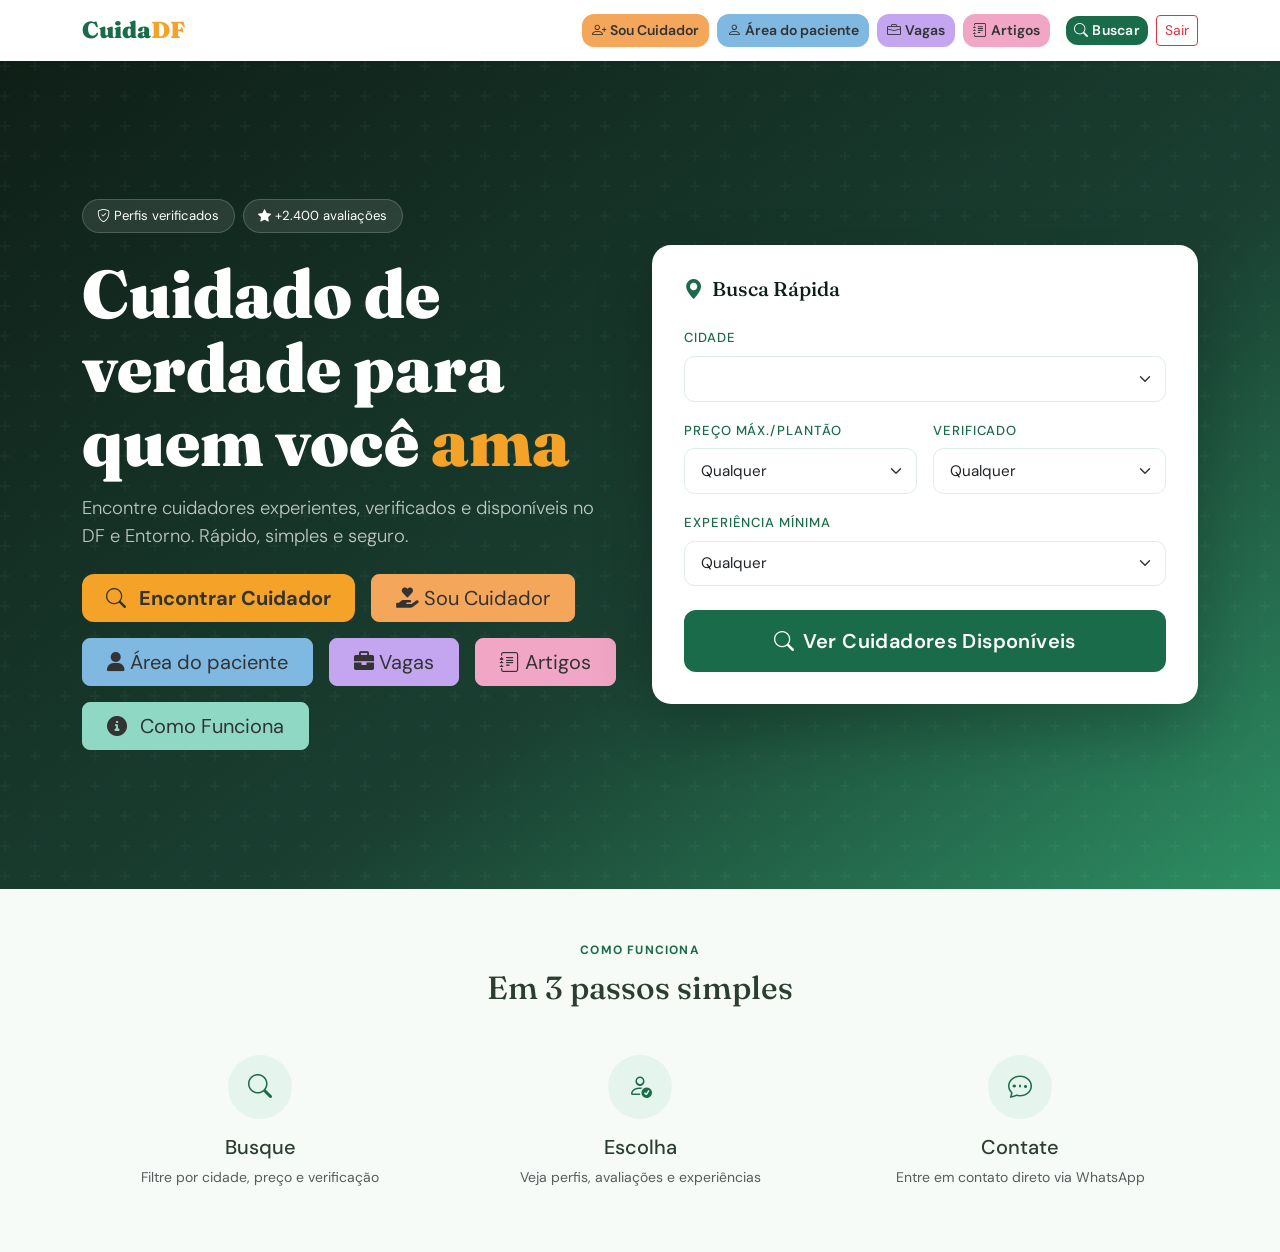
==== commit 457dc668: "fix: atualizar rótulo de botão de 'Sou Usuário' para 'Área do paciente'" ====
--- a/index.html
+++ b/index.html
@@ -88,6 +88,16 @@
     .cidade-selecionadas .chip-cidade i {
       cursor: pointer;
     }
+    #nav-mensagens {
+      padding: .3rem .5rem;
+      line-height: 1;
+    }
+    #nav-mensagens i.bi-envelope {
+      font-size: .8rem;
+    }
+    .btn-whatsapp.btn-sm i.bi-whatsapp {
+      font-size: .8rem;
+    }
   </style>
 </head>
 <!-- Google tag (gtag.js) -->
@@ -109,7 +119,7 @@
           <i class="bi bi-person-plus me-1"></i>Sou Cuidador
         </button>
         <button class="btn btn-sm btn-outline-brand d-none d-md-inline-flex" id="nav-cadastro-usuario">
-          <i class="bi bi-person me-1"></i>Sou Usuário
+          <i class="bi bi-person me-1"></i>Área do paciente
         </button>
         <button class="btn btn-sm btn-outline-brand d-none d-md-inline-flex" id="nav-vagas">
           <i class="bi bi-briefcase me-1"></i>Vagas
@@ -126,6 +136,11 @@
       </button> -->
         <div id="user-info" style="display:none;" class="d-flex align-items-center gap-2">
           <span id="user-role" class="badge bg-light text-dark"></span>
+          <button id="nav-mensagens" class="btn btn-sm btn-outline-brand position-relative" style="display:none;" title="Mensagens">
+            <i class="bi bi-envelope"></i>
+            <span id="mensagens-badge" class="position-absolute top-0 start-100 translate-middle badge rounded-pill bg-danger"
+              style="display:none;font-size:.62rem;">0</span>
+          </button>
           <button id="logout-button" class="btn btn-sm btn-outline-danger">Sair</button>
         </div>
       </div>
@@ -216,7 +231,7 @@
                 Sou Cuidador</button>
               <button class="btn btn-outline-light btn-lg px-4" id="hero-cadastro-usuario">
                 <i class="fas fa-user"></i>
-                Sou Usuário</button>
+                Área do paciente </button>
               <button class="btn btn-outline-light btn-lg px-4" id="hero-vagas">
                 <i class="fas fa-briefcase"></i>
                 Vagas</button>
@@ -810,6 +825,18 @@
     </div>
   </div>
 
+  <!-- MINHAS MENSAGENS (CUIDADOR) -->
+  <div id="screen-mensagens" class="screen">
+    <div class="container py-4">
+      <button class="btn btn-sm btn-outline-brand mb-3" id="mensagens-voltar"><i
+          class="bi bi-arrow-left me-1"></i>Voltar</button>
+      <h4 class="font-display mb-1">Minhas mensagens</h4>
+      <p class="text-muted small mb-4">Mensagens enviadas por interessados no seu perfil, das mais recentes para as
+        mais antigas.</p>
+      <div id="mensagens-lista"></div>
+    </div>
+  </div>
+
   <!-- WHATSAPP -->
   <div id="screen-whatsapp" class="screen">
     <div class="wa-screen">
